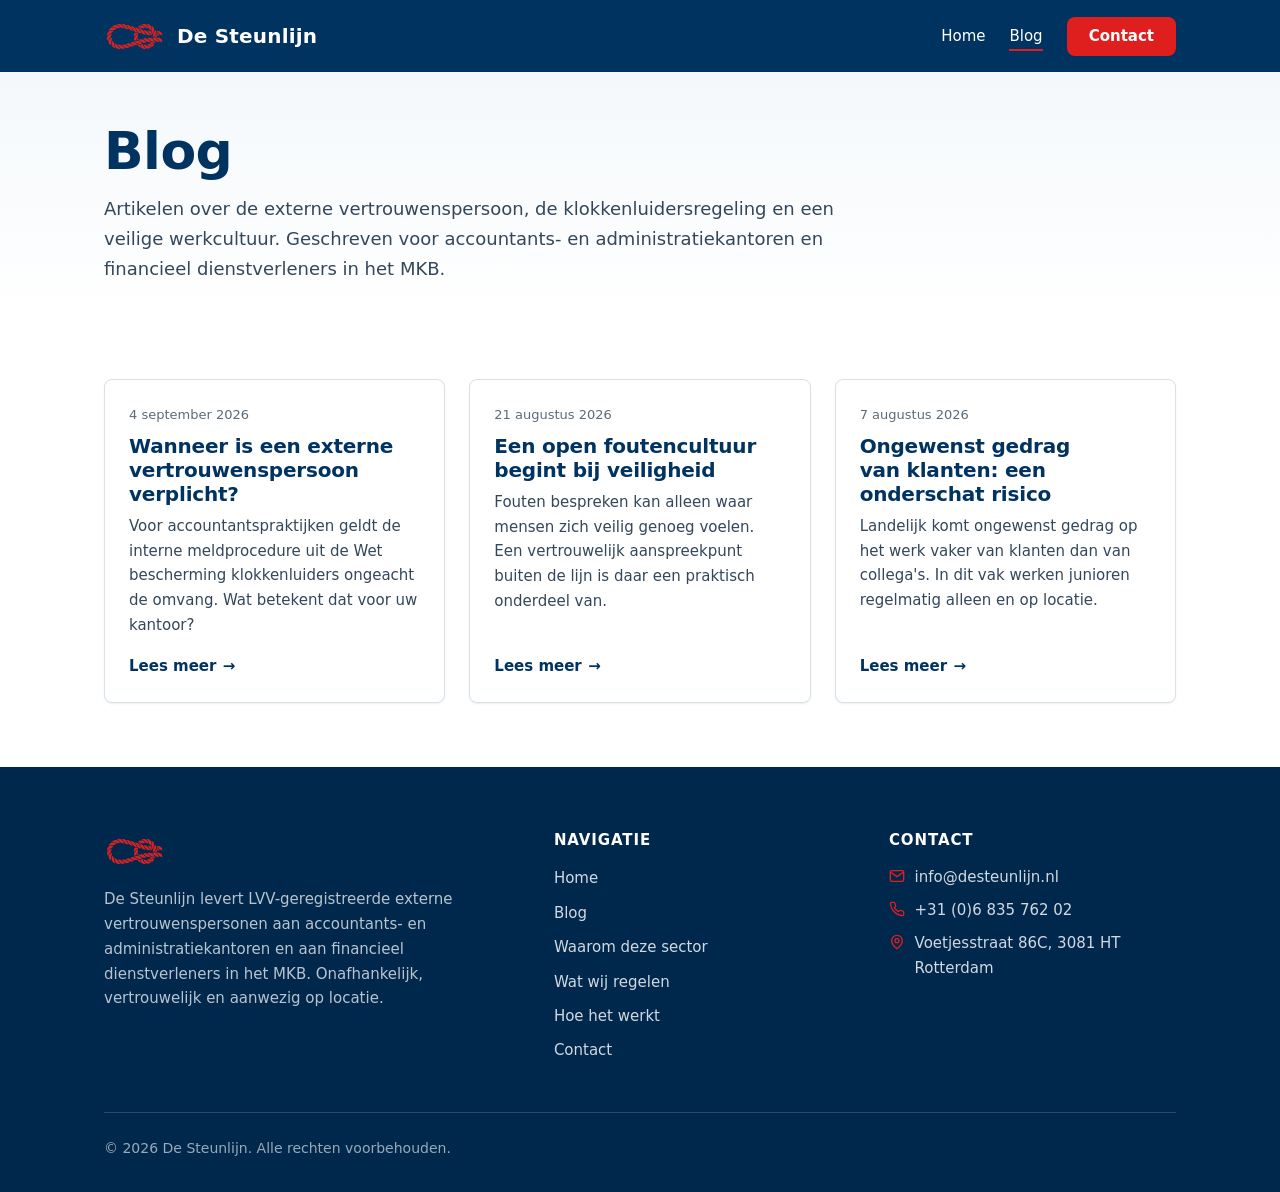
==== blog.html @ 39796627 "Blogpagina en blogtemplate toegevoegd" ====
<!DOCTYPE html>
<html lang="nl">
<head>
  <meta charset="UTF-8">
  <meta name="viewport" content="width=device-width, initial-scale=1.0">
  <title>Blog | De Steunlijn</title>
  <meta name="description" content="Artikelen over de externe vertrouwenspersoon, de klokkenluidersregeling en een veilige werkcultuur voor accountants- en administratiekantoren.">
  <meta name="robots" content="index, follow">
  <meta property="og:type" content="website">
  <meta property="og:site_name" content="De Steunlijn">
  <meta property="og:locale" content="nl_NL">
  <meta property="og:title" content="Blog | De Steunlijn">
  <meta property="og:description" content="Artikelen over de externe vertrouwenspersoon, de klokkenluidersregeling en een veilige werkcultuur voor accountants- en administratiekantoren.">
  <!-- TODO: vervang de domeinnaam door de echte productie-URL -->
  <meta property="og:url" content="https://www.desteunlijn.nl/blog.html">
  <meta property="og:image" content="https://www.desteunlijn.nl/assets/logo.png">
  <link rel="icon" type="image/png" sizes="32x32" href="assets/favicon.png">
  <link rel="apple-touch-icon" href="assets/apple-touch-icon.png">
  <link rel="stylesheet" href="css/styles.css">
</head>
<body>
  <a class="skip-link" href="#main">Direct naar inhoud</a>

  <!-- ===================== Header / navigatie ===================== -->
  <header class="site-header" data-header>
    <div class="container site-header__inner">
      <a class="brand" href="index.html" aria-label="De Steunlijn — naar de homepage">
        <img class="brand__logo" src="assets/logo.png" alt="" width="1512" height="993">
        <span class="brand__name">De Steunlijn</span>
      </a>

      <button class="nav-toggle" type="button" data-nav-toggle aria-expanded="false" aria-controls="site-nav" aria-label="Menu openen">
        <svg class="nav-toggle__icon" viewBox="0 0 24 24" fill="none" stroke="currentColor" stroke-width="2" stroke-linecap="round" aria-hidden="true">
          <path d="M3 6h18M3 12h18M3 18h18"/>
        </svg>
      </button>

      <nav class="nav" id="site-nav" data-nav aria-label="Hoofdnavigatie">
        <ul class="nav__links">
          <li><a class="nav__link" href="index.html">Home</a></li>
          <li><a class="nav__link" href="blog.html" aria-current="page">Blog</a></li>
        </ul>
        <a class="btn btn--accent nav__cta" href="contact.html">Contact</a>
      </nav>
    </div>
  </header>

  <main id="main">

    <!-- ===================== Blog intro ===================== -->
    <section class="blog-hero" aria-labelledby="blog-title">
      <div class="container">
        <h1 id="blog-title">Blog</h1>
        <p>Artikelen over de externe vertrouwenspersoon, de klokkenluidersregeling en een veilige werkcultuur. Geschreven voor accountants- en administratiekantoren en financieel dienstverleners in het MKB.</p>
      </div>
    </section>

    <!-- ===================== Blogoverzicht ===================== -->
    <section class="section" aria-label="Blogartikelen">
      <div class="container">
        <div class="blog-grid">
          <article class="blog-card">
            <time class="blog-card__date" datetime="2026-09-04">4 september 2026</time>
            <h2><a href="blog-template.html">Wanneer is een externe vertrouwenspersoon verplicht?</a></h2>
            <p>Voor accountantspraktijken geldt de interne meldprocedure uit de Wet bescherming klokkenluiders ongeacht de omvang. Wat betekent dat voor uw kantoor?</p>
            <a class="blog-card__more" href="blog-template.html">Lees meer <span aria-hidden="true">→</span></a>
          </article>

          <article class="blog-card">
            <time class="blog-card__date" datetime="2026-08-21">21 augustus 2026</time>
            <h2><a href="blog-template.html">Een open foutencultuur begint bij veiligheid</a></h2>
            <p>Fouten bespreken kan alleen waar mensen zich veilig genoeg voelen. Een vertrouwelijk aanspreekpunt buiten de lijn is daar een praktisch onderdeel van.</p>
            <a class="blog-card__more" href="blog-template.html">Lees meer <span aria-hidden="true">→</span></a>
          </article>

          <article class="blog-card">
            <time class="blog-card__date" datetime="2026-08-07">7 augustus 2026</time>
            <h2><a href="blog-template.html">Ongewenst gedrag van klanten: een onderschat risico</a></h2>
            <p>Landelijk komt ongewenst gedrag op het werk vaker van klanten dan van collega's. In dit vak werken junioren regelmatig alleen en op locatie.</p>
            <a class="blog-card__more" href="blog-template.html">Lees meer <span aria-hidden="true">→</span></a>
          </article>
        </div>
      </div>
    </section>

  </main>

  <!-- ===================== Footer ===================== -->
  <footer class="site-footer">
    <div class="container">
      <div class="site-footer__grid">
        <div class="site-footer__brand">
          <a class="brand" href="index.html" aria-label="De Steunlijn — naar de homepage">
            <img class="brand__logo" src="assets/logo.png" alt="Logo De Steunlijn" width="1512" height="993">
          </a>
          <p>De Steunlijn levert LVV-geregistreerde externe vertrouwenspersonen aan accountants- en administratiekantoren en aan financieel dienstverleners in het MKB. Onafhankelijk, vertrouwelijk en aanwezig op locatie.</p>
        </div>

        <nav aria-label="Footer navigatie">
          <h2>Navigatie</h2>
          <ul class="site-footer__list">
            <li><a href="index.html">Home</a></li>
            <li><a href="blog.html">Blog</a></li>
            <li><a href="index.html#waarom">Waarom deze sector</a></li>
            <li><a href="index.html#aanbod">Wat wij regelen</a></li>
            <li><a href="index.html#hoe-het-werkt">Hoe het werkt</a></li>
            <li><a href="contact.html">Contact</a></li>
          </ul>
        </nav>

        <div>
          <h2>Contact</h2>
          <ul class="site-footer__contact">
            <li>
              <svg viewBox="0 0 24 24" fill="none" stroke="currentColor" stroke-width="2" stroke-linecap="round" stroke-linejoin="round" aria-hidden="true"><path d="M4 4h16c1.1 0 2 .9 2 2v12c0 1.1-.9 2-2 2H4c-1.1 0-2-.9-2-2V6c0-1.1.9-2 2-2z"/><path d="m22 6-10 7L2 6"/></svg>
              <span>info@desteunlijn.nl</span>
            </li>
            <li>
              <svg viewBox="0 0 24 24" fill="none" stroke="currentColor" stroke-width="2" stroke-linecap="round" stroke-linejoin="round" aria-hidden="true"><path d="M22 16.92v3a2 2 0 0 1-2.18 2 19.79 19.79 0 0 1-8.63-3.07 19.5 19.5 0 0 1-6-6 19.79 19.79 0 0 1-3.07-8.67A2 2 0 0 1 4.11 2h3a2 2 0 0 1 2 1.72c.127.96.361 1.903.7 2.81a2 2 0 0 1-.45 2.11L8.09 9.91a16 16 0 0 0 6 6l1.27-1.27a2 2 0 0 1 2.11-.45c.907.339 1.85.573 2.81.7A2 2 0 0 1 22 16.92z"/></svg>
              <span>+31 (0)6 835 762 02</span>
            </li>
            <li>
              <svg viewBox="0 0 24 24" fill="none" stroke="currentColor" stroke-width="2" stroke-linecap="round" stroke-linejoin="round" aria-hidden="true"><path d="M20 10c0 6-8 12-8 12s-8-6-8-12a8 8 0 0 1 16 0z"/><circle cx="12" cy="10" r="3"/></svg>
              <span>Voetjesstraat 86C, 3081 HT Rotterdam</span>
            </li>
          </ul>
        </div>
      </div>

      <div class="site-footer__bottom">
        <p>© <span data-year>2026</span> De Steunlijn. Alle rechten voorbehouden.</p>
      </div>
    </div>
  </footer>

  <script src="js/main.js"></script>
</body>
</html>
---- css/styles.css ----
/* ==========================================================================
   De Steunlijn — styles.css
   --------------------------------------------------------------------------
   Inhoudsopgave
   1.  Design tokens (kleuren, typografie, spacing)
   2.  Reset & basis
   3.  Typografie
   4.  Layout (container, secties, section-head)
   5.  Knoppen
   6.  Touw-motief (rope-divider, knot-list, step-ring)
   7.  Header & navigatie
   8.  Hero
   9.  Sectie: waarom
   10. Sectie: aanbod
   11. Sectie: hoe het werkt
   12. Sectie: vertrouwen / autoriteit
   13. CTA-banner
   14. Footer
   15. Contactpagina (formulier)
   16. Utilities
   17. Responsive
   18. Toegankelijkheid (focus, reduced motion, skip-link)
   19. Blog
   ========================================================================== */

/* 1. Design tokens
   ========================================================================== */
:root {
  /* Kleuren */
  --white: #FFFFFF;
  --blue: #003360;          /* primair donkerblauw */
  --blue-800: #00284d;      /* donkerder blauw (hover / footer) */
  --blue-50: #eef3f8;       /* lichtblauwe tint (achtergrond) */
  --blue-100: #dbe6f0;      /* lichtblauw (randen op tint) */
  --red: #DF1E1E;           /* accentrood */
  --red-700: #b81717;       /* donkerder rood (hover) */
  --red-50: #fbeaea;        /* lichtrode tint */

  /* Tekstkleuren */
  --ink: #003360;           /* koppen */
  --body: #33475b;          /* lopende tekst */
  --muted: #5b6b7a;         /* gedempte tekst (contrast ≥ 4.5:1 op wit) */

  /* Randen & lijnen */
  --line: #d8e0e8;
  --line-strong: #b9c6d2;

  /* Typografie */
  --font-sans: "Segoe UI", "Segoe UI Variable", system-ui, -apple-system,
    "Helvetica Neue", Arial, sans-serif;

  /* Layout */
  --maxw: 1120px;
  --radius: 8px;
  --radius-sm: 6px;

  /* Schaduwen */
  --shadow-sm: 0 1px 2px rgba(0, 51, 96, 0.08);
  --shadow-md: 0 8px 24px rgba(0, 51, 96, 0.10);
  --shadow-lg: 0 16px 40px rgba(0, 51, 96, 0.14);

  /* Spacing-schaal */
  --space-1: 0.25rem;
  --space-2: 0.5rem;
  --space-3: 0.75rem;
  --space-4: 1rem;
  --space-5: 1.5rem;
  --space-6: 2rem;
  --space-7: 3rem;
  --space-8: 4rem;
  --space-9: 6rem;
}

/* 2. Reset & basis
   ========================================================================== */
*,
*::before,
*::after {
  box-sizing: border-box;
}

* {
  margin: 0;
}

html {
  scroll-behavior: smooth;
  -webkit-text-size-adjust: 100%;
}

body {
  font-family: var(--font-sans);
  font-size: 1rem;
  line-height: 1.65;
  color: var(--body);
  background: var(--white);
  -webkit-font-smoothing: antialiased;
  text-rendering: optimizeLegibility;
}

img,
svg,
video {
  display: block;
  max-width: 100%;
  height: auto;
}

a {
  color: var(--blue);
  text-decoration: none;
}

a:hover {
  color: var(--red);
}

button {
  font: inherit;
  cursor: pointer;
}

/* 3. Typografie
   ========================================================================== */
h1,
h2,
h3,
h4 {
  color: var(--ink);
  line-height: 1.2;
  font-weight: 700;
  letter-spacing: -0.01em;
  text-wrap: balance;
}

h1 {
  font-size: clamp(2rem, 4.5vw, 3.25rem);
}

h2 {
  font-size: clamp(1.5rem, 3vw, 2.25rem);
}

h3 {
  font-size: 1.125rem;
}

p {
  max-width: 65ch;
}

/* 4. Layout
   ========================================================================== */
.container {
  width: 100%;
  max-width: var(--maxw);
  margin-inline: auto;
  padding-inline: 1.5rem;
}

.section {
  padding-block: var(--space-8);
}

.section--tint {
  background: var(--blue-50);
}

.section--blue {
  background: var(--blue);
  color: var(--white);
}

.section--blue h2,
.section--blue h3 {
  color: var(--white);
}

.section-head {
  max-width: 760px;
  margin-bottom: var(--space-6);
}

.section-head h2 {
  margin-bottom: var(--space-3);
}

.section-head p {
  color: var(--muted);
}

.section--blue .section-head p {
  color: rgba(255, 255, 255, 0.82);
}

/* 5. Knoppen
   ========================================================================== */
.btn {
  display: inline-flex;
  align-items: center;
  justify-content: center;
  gap: 0.5rem;
  padding: 0.8125rem 1.5rem;
  border-radius: var(--radius);
  font-weight: 600;
  font-size: 1rem;
  line-height: 1;
  border: 2px solid transparent;
  text-decoration: none;
  transition: background-color 0.15s ease, color 0.15s ease,
    border-color 0.15s ease, transform 0.15s ease;
}

.btn:active {
  transform: translateY(1px);
}

.btn--accent {
  background: var(--red);
  color: var(--white);
}

.btn--accent:hover {
  background: var(--red-700);
  color: var(--white);
}

.btn--ghost {
  background: transparent;
  color: var(--blue);
  border-color: var(--blue);
}

.btn--ghost:hover {
  background: var(--blue);
  color: var(--white);
}

.btn--lg {
  padding: 1rem 1.75rem;
  font-size: 1.0625rem;
}

/* 6. Touw-motief
   ========================================================================== */
/* Divider tussen secties: lijn met een knoop in het midden */
.rope-divider {
  display: flex;
  align-items: center;
  gap: 1rem;
  margin-block: var(--space-6);
  color: var(--red);
}

.rope-divider::before,
.rope-divider::after {
  content: "";
  flex: 1;
  height: 2px;
  border-radius: 1px;
  background: repeating-linear-gradient(
    -45deg,
    var(--red) 0 2px,
    transparent 2px 5px
  );
  opacity: 0.45;
}

.rope-divider__knot {
  flex: none;
  width: 22px;
  height: 22px;
}

/* Lijst met knoop-icoon in plaats van standaard bullet */
.knot-list {
  list-style: none;
  padding: 0;
  margin: 0;
  display: grid;
  gap: var(--space-4);
}

.knot-list li {
  position: relative;
  padding-left: 2rem;
}

.knot-list li::before {
  content: "";
  position: absolute;
  left: 0;
  top: 0.3em;
  width: 1.25rem;
  height: 1.25rem;
  background-image: url("data:image/svg+xml,%3Csvg xmlns='http://www.w3.org/2000/svg' viewBox='0 0 24 24' fill='none' stroke='%23DF1E1E' stroke-width='1.7' stroke-linecap='round' stroke-linejoin='round'%3E%3Cpath d='M12 4a5 5 0 0 1 5 5c0 2-1.3 3-2.8 3.8L11 14.6'/%3E%3Cpath d='M12 4a5 5 0 0 0-5 5c0 2 1.3 3 2.8 3.8L13 14.6'/%3E%3Ccircle cx='12' cy='17.5' r='1.5' fill='%23DF1E1E' stroke='none'/%3E%3C/svg%3E");
  background-size: contain;
  background-repeat: no-repeat;
}

/* 7. Header & navigatie
   ========================================================================== */
.site-header {
  position: sticky;
  top: 0;
  z-index: 50;
  background: var(--blue);
  color: var(--white);
  box-shadow: 0 0 0 rgba(0, 0, 0, 0);
  transition: box-shadow 0.2s ease;
}

.site-header.is-scrolled {
  box-shadow: var(--shadow-md);
}

.site-header__inner {
  display: flex;
  align-items: center;
  justify-content: space-between;
  gap: var(--space-4);
  min-height: 72px;
}

.brand {
  display: inline-flex;
  align-items: center;
  gap: 12px;
  line-height: 0;
  text-decoration: none;
}

.brand__logo {
  height: 40px;
  width: auto;
  object-fit: contain;
}

.brand__name {
  color: var(--white);
  font-size: 1.25rem;
  font-weight: 700;
  line-height: 1;
  letter-spacing: 0.01em;
  white-space: nowrap;
}

.nav {
  display: flex;
  align-items: center;
  gap: var(--space-5);
}

.nav__links {
  display: flex;
  align-items: center;
  gap: var(--space-5);
  list-style: none;
  padding: 0;
  margin: 0;
}

.nav__link {
  color: var(--white);
  font-weight: 500;
  font-size: 0.9375rem;
  padding: 0.25rem 0;
  position: relative;
}

.nav__link:hover {
  color: var(--white);
}

.nav__link::after {
  content: "";
  position: absolute;
  left: 0;
  bottom: -2px;
  width: 100%;
  height: 2px;
  background: var(--red);
  transform: scaleX(0);
  transform-origin: left;
  transition: transform 0.18s ease;
}

.nav__link:hover::after,
.nav__link[aria-current="page"]::after {
  transform: scaleX(1);
}

.nav__cta {
  padding: 0.625rem 1.25rem;
  font-size: 0.9375rem;
}

.nav-toggle {
  display: none;
  background: transparent;
  border: 0;
  color: var(--white);
  padding: 0.5rem;
  border-radius: var(--radius-sm);
}

.nav-toggle:hover {
  background: rgba(255, 255, 255, 0.12);
}

.nav-toggle__icon {
  width: 24px;
  height: 24px;
}

/* 8. Hero
   ========================================================================== */
.hero {
  background: linear-gradient(180deg, #f4f8fb 0%, var(--white) 100%);
  padding-block: var(--space-8) var(--space-9);
  overflow: hidden;
}

.hero__inner {
  display: grid;
  grid-template-columns: 1.1fr 0.9fr;
  gap: var(--space-7);
  align-items: center;
}

.hero__content {
  /* structurele wrapper voor de hero-tekst; geen eigen styling */
}

.hero h1 {
  margin-bottom: var(--space-4);
}

.hero__sub {
  font-size: 1.1875rem;
  color: var(--body);
  margin-bottom: var(--space-6);
}

.hero__actions {
  display: flex;
  flex-wrap: wrap;
  gap: var(--space-3);
  margin-bottom: var(--space-6);
}

.hero__trust {
  display: flex;
  flex-wrap: wrap;
  gap: var(--space-2) var(--space-5);
  font-size: 0.875rem;
  color: var(--muted);
}

.hero__trust span {
  display: inline-flex;
  align-items: center;
  gap: 0.4rem;
}

.hero__trust svg {
  width: 16px;
  height: 16px;
  color: var(--red);
  flex: none;
}

.hero__visual {
  display: flex;
  justify-content: center;
}

.hero__image {
  width: 100%;
  max-width: 520px;
  height: auto;
  border-radius: var(--radius);
  mix-blend-mode: multiply;
}

/* Afbeelding binnen een sectie (bijv. "Waarom") */
.section-image {
  width: 100%;
  height: auto;
  border-radius: var(--radius);
  margin-top: var(--space-6);
}

/* 9. Sectie: waarom
   ========================================================================== */
.why-grid {
  display: grid;
  grid-template-columns: repeat(2, 1fr);
  gap: var(--space-5);
}

.why-card {
  background: var(--white);
  border: 1px solid var(--line);
  border-radius: var(--radius);
  padding: var(--space-5);
  box-shadow: var(--shadow-sm);
}

.why-card h3 {
  margin-bottom: var(--space-2);
  display: flex;
  align-items: center;
  gap: 0.6rem;
}

.why-card h3 svg {
  width: 20px;
  height: 20px;
  color: var(--red);
  flex: none;
}

.why-card p {
  color: var(--body);
  font-size: 0.96875rem;
}

/* 10. Sectie: aanbod
   ========================================================================== */
.offer-list {
  grid-template-columns: repeat(2, 1fr);
  gap: var(--space-5) var(--space-6);
}

.offer-list h3 {
  margin-bottom: var(--space-2);
}

.offer-list p {
  font-size: 0.96875rem;
}

/* 11. Sectie: hoe het werkt
   ========================================================================== */
.steps {
  display: grid;
  grid-template-columns: repeat(4, 1fr);
  gap: var(--space-5);
  list-style: none;
  padding: 0;
}

.step {
  position: relative;
  padding-top: var(--space-2);
}

.step__number {
  width: 48px;
  height: 48px;
  border-radius: 50%;
  border: 2px solid var(--red);
  background: var(--white);
  color: var(--blue);
  display: flex;
  align-items: center;
  justify-content: center;
  font-weight: 700;
  font-size: 1.25rem;
  margin-bottom: var(--space-4);
}

.step h3 {
  margin-bottom: var(--space-2);
}

.step p {
  font-size: 0.9375rem;
}

/* 12. Sectie: vertrouwen / autoriteit
   ========================================================================== */
.trust-grid {
  display: grid;
  grid-template-columns: repeat(3, 1fr);
  gap: var(--space-5);
  margin-bottom: var(--space-7);
}

.trust-item {
  background: rgba(255, 255, 255, 0.06);
  border: 1px solid rgba(255, 255, 255, 0.16);
  border-radius: var(--radius);
  padding: var(--space-5);
}

.trust-item h3 {
  color: var(--white);
  margin-bottom: var(--space-2);
  display: flex;
  align-items: center;
  gap: 0.6rem;
}

.trust-item h3 svg {
  width: 20px;
  height: 20px;
  color: var(--red);
  flex: none;
}

.trust-item p {
  color: rgba(255, 255, 255, 0.82);
  font-size: 0.9375rem;
}

.quote {
  max-width: 760px;
  margin-inline: auto;
  text-align: center;
}

.quote blockquote {
  font-size: 1.375rem;
  line-height: 1.5;
  color: var(--white);
  font-weight: 500;
  margin-bottom: var(--space-4);
}

.quote figcaption {
  color: rgba(255, 255, 255, 0.72);
  font-size: 0.9375rem;
}

/* 13. CTA-banner
   ========================================================================== */
.cta-banner {
  background: var(--blue);
  color: var(--white);
  padding-block: var(--space-8);
}

.cta-banner__inner {
  display: flex;
  align-items: center;
  justify-content: space-between;
  gap: var(--space-6);
  flex-wrap: wrap;
}

.cta-banner h2 {
  color: var(--white);
  margin-bottom: var(--space-2);
}

.cta-banner p {
  color: rgba(255, 255, 255, 0.82);
  max-width: 52ch;
}

/* 14. Footer
   ========================================================================== */
.site-footer {
  background: var(--blue-800);
  color: var(--white);
  padding-block: var(--space-8) var(--space-6);
}

.site-footer a {
  color: rgba(255, 255, 255, 0.82);
}

.site-footer a:hover {
  color: var(--white);
}

.site-footer__grid {
  display: grid;
  grid-template-columns: 1.4fr 1fr 1fr;
  gap: var(--space-7);
  margin-bottom: var(--space-7);
}

.site-footer h2 {
  color: var(--white);
  font-size: 0.9375rem;
  text-transform: uppercase;
  letter-spacing: 0.06em;
  margin-bottom: var(--space-4);
}

.site-footer__brand .brand__logo {
  margin-bottom: var(--space-4);
}

.site-footer__brand p {
  color: rgba(255, 255, 255, 0.72);
  font-size: 0.9375rem;
  max-width: 40ch;
}

.site-footer__list {
  list-style: none;
  padding: 0;
  margin: 0;
  display: grid;
  gap: var(--space-2);
}

.site-footer__list a {
  font-size: 0.9375rem;
}

.site-footer__contact {
  list-style: none;
  padding: 0;
  margin: 0;
  display: grid;
  gap: var(--space-2);
  font-size: 0.9375rem;
  color: rgba(255, 255, 255, 0.82);
}

.site-footer__contact li {
  display: flex;
  gap: 0.6rem;
  align-items: flex-start;
}

.site-footer__contact svg {
  width: 16px;
  height: 16px;
  color: var(--red);
  flex: none;
  margin-top: 0.2em;
}

.site-footer__bottom {
  border-top: 1px solid rgba(255, 255, 255, 0.16);
  padding-top: var(--space-5);
  display: flex;
  align-items: center;
  justify-content: space-between;
  gap: var(--space-4);
  flex-wrap: wrap;
  font-size: 0.875rem;
  color: rgba(255, 255, 255, 0.6);
}

.site-footer__legal {
  display: flex;
  gap: var(--space-5);
  list-style: none;
  padding: 0;
  margin: 0;
}

.site-footer__legal a {
  font-size: 0.875rem;
}

/* 15. Contactpagina
   ========================================================================== */
.contact-hero {
  background: linear-gradient(180deg, #f4f8fb 0%, var(--white) 100%);
  padding-block: var(--space-7) var(--space-6);
}

.contact-hero h1 {
  margin-bottom: var(--space-3);
}

.contact-hero p {
  color: var(--body);
  font-size: 1.125rem;
}

.contact-layout {
  display: grid;
  grid-template-columns: 1.2fr 0.8fr;
  gap: var(--space-7);
  align-items: start;
}

.contact-form {
  background: var(--white);
  border: 1px solid var(--line);
  border-radius: var(--radius);
  padding: var(--space-6);
  box-shadow: var(--shadow-sm);
}

.contact-form h2 {
  margin-bottom: var(--space-2);
}

.contact-form__intro {
  color: var(--muted);
  margin-bottom: var(--space-5);
}

.form-grid {
  display: grid;
  grid-template-columns: 1fr 1fr;
  gap: var(--space-4);
}

.form-field {
  display: flex;
  flex-direction: column;
  gap: 0.4rem;
}

.form-field--full {
  grid-column: 1 / -1;
}

.form-field label {
  font-weight: 600;
  font-size: 0.9375rem;
  color: var(--ink);
}

.required {
  color: var(--red);
}

.form-field input,
.form-field textarea {
  font: inherit;
  color: var(--body);
  background: var(--white);
  border: 1px solid var(--line-strong);
  border-radius: var(--radius-sm);
  padding: 0.75rem 0.875rem;
  width: 100%;
  transition: border-color 0.15s ease, box-shadow 0.15s ease;
}

.form-field textarea {
  min-height: 140px;
  resize: vertical;
}

.form-field input::placeholder,
.form-field textarea::placeholder {
  color: var(--muted);
}

.form-field input:focus,
.form-field textarea:focus {
  border-color: var(--blue);
  box-shadow: 0 0 0 3px rgba(0, 51, 96, 0.15);
}

.form-field input:user-invalid,
.form-field textarea:user-invalid,
.was-validated .form-field input:invalid,
.was-validated .form-field textarea:invalid {
  border-color: var(--red);
  box-shadow: 0 0 0 3px rgba(223, 30, 30, 0.12);
}

.form-hint {
  font-size: 0.8125rem;
  color: var(--muted);
}

.form-actions {
  margin-top: var(--space-5);
  display: flex;
  align-items: center;
  gap: var(--space-4);
  flex-wrap: wrap;
}

.form-note {
  font-size: 0.8125rem;
  color: var(--muted);
}

.form-success {
  margin-top: var(--space-5);
  background: var(--blue-50);
  border: 1px solid var(--blue-100);
  border-left: 4px solid var(--blue);
  border-radius: var(--radius-sm);
  padding: var(--space-4);
  color: var(--ink);
}

.form-success[hidden] {
  display: none;
}

.form-success h3 {
  margin-bottom: var(--space-1);
}

.form-success p {
  font-size: 0.9375rem;
}

.form-error {
  margin-top: var(--space-5);
  background: var(--red-50);
  border: 1px solid #f3c2c2;
  border-left: 4px solid var(--red);
  border-radius: var(--radius-sm);
  padding: var(--space-4);
  color: var(--ink);
}

.form-error[hidden] {
  display: none;
}

.form-error h3 {
  margin-bottom: var(--space-1);
}

.form-error p {
  font-size: 0.9375rem;
}

.form-error a {
  color: var(--blue);
  text-decoration: underline;
}

.contact-aside {
  display: grid;
  gap: var(--space-5);
}

.contact-card {
  background: var(--white);
  border: 1px solid var(--line);
  border-radius: var(--radius);
  padding: var(--space-5);
  box-shadow: var(--shadow-sm);
}

.contact-card h2 {
  font-size: 1.25rem;
  margin-bottom: var(--space-4);
}

.contact-card__list {
  list-style: none;
  padding: 0;
  margin: 0;
  display: grid;
  gap: var(--space-4);
}

.contact-card__list li {
  display: flex;
  gap: 0.75rem;
  align-items: flex-start;
}

.contact-card__list svg {
  width: 20px;
  height: 20px;
  color: var(--red);
  flex: none;
  margin-top: 0.15em;
}

.contact-card__list strong {
  display: block;
  color: var(--ink);
  font-size: 0.9375rem;
}

.contact-card__list span {
  color: var(--body);
  font-size: 0.9375rem;
}

.contact-card__list a {
  color: var(--blue);
}

.contact-card__list a:hover {
  color: var(--red);
}

/* 16. Utilities
   ========================================================================== */
.visually-hidden {
  position: absolute;
  width: 1px;
  height: 1px;
  padding: 0;
  margin: -1px;
  overflow: hidden;
  clip: rect(0 0 0 0);
  white-space: nowrap;
  border: 0;
}

.skip-link {
  position: absolute;
  left: 1rem;
  top: -100%;
  z-index: 100;
  background: var(--red);
  color: var(--white);
  padding: 0.75rem 1.25rem;
  border-radius: var(--radius-sm);
  font-weight: 600;
  transition: top 0.2s ease;
}

.skip-link:focus {
  top: 1rem;
  color: var(--white);
}

/* 17. Responsive
   ========================================================================== */
@media (max-width: 1024px) {
  .steps {
    grid-template-columns: repeat(2, 1fr);
  }

  .trust-grid {
    grid-template-columns: repeat(2, 1fr);
  }
}

@media (max-width: 860px) {
  .hero__inner {
    grid-template-columns: 1fr;
  }

  .hero__visual {
    order: -1;
  }

  .hero__image {
    max-width: 100%;
  }

  .why-grid,
  .offer-list {
    grid-template-columns: 1fr;
  }

  .contact-layout {
    grid-template-columns: 1fr;
  }

  .site-footer__grid {
    grid-template-columns: 1fr 1fr;
  }
}

@media (max-width: 720px) {
  .nav-toggle {
    display: inline-flex;
  }

  .nav {
    position: absolute;
    top: 100%;
    left: 0;
    right: 0;
    background: var(--blue);
    flex-direction: column;
    align-items: stretch;
    gap: 0;
    padding: var(--space-4) 1.5rem var(--space-5);
    box-shadow: var(--shadow-md);
    display: none;
  }

  .nav.is-open {
    display: flex;
  }

  .nav__links {
    flex-direction: column;
    align-items: stretch;
    gap: 0;
  }

  .nav__link {
    display: block;
    padding: 0.75rem 0;
    border-bottom: 1px solid rgba(255, 255, 255, 0.12);
  }

  .nav__link::after {
    display: none;
  }

  .nav__cta {
    margin-top: var(--space-4);
    justify-content: center;
  }

  .steps {
    grid-template-columns: 1fr;
  }

  .trust-grid {
    grid-template-columns: 1fr;
  }

  .form-grid {
    grid-template-columns: 1fr;
  }

  .site-footer__grid {
    grid-template-columns: 1fr;
  }

  .cta-banner__inner {
    flex-direction: column;
    align-items: flex-start;
  }
}

/* 18. Toegankelijkheid
   ========================================================================== */
:focus-visible {
  outline: 3px solid var(--red);
  outline-offset: 2px;
}

@media (prefers-reduced-motion: reduce) {
  html {
    scroll-behavior: auto;
  }

  *,
  *::before,
  *::after {
    animation-duration: 0.01ms !important;
    animation-iteration-count: 1 !important;
    transition-duration: 0.01ms !important;
  }
}

/* 19. Blog
   ========================================================================== */
.blog-hero {
  background: linear-gradient(180deg, #f4f8fb 0%, var(--white) 100%);
  padding-block: var(--space-7) var(--space-6);
}

.blog-hero h1 {
  margin-bottom: var(--space-3);
}

.blog-hero p {
  color: var(--body);
  font-size: 1.125rem;
}

.blog-grid {
  display: grid;
  grid-template-columns: repeat(3, 1fr);
  gap: var(--space-5);
}

.blog-card {
  display: flex;
  flex-direction: column;
  background: var(--white);
  border: 1px solid var(--line);
  border-radius: var(--radius);
  padding: var(--space-5);
  box-shadow: var(--shadow-sm);
  transition: box-shadow 0.15s ease, transform 0.15s ease;
}

.blog-card:hover {
  box-shadow: var(--shadow-md);
  transform: translateY(-2px);
}

.blog-card__date {
  font-size: 0.8125rem;
  color: var(--muted);
  margin-bottom: var(--space-2);
}

.blog-card h2 {
  font-size: 1.25rem;
  margin-bottom: var(--space-2);
}

.blog-card h2 a {
  color: var(--ink);
}

.blog-card h2 a:hover {
  color: var(--red);
}

.blog-card p {
  font-size: 0.9375rem;
  color: var(--body);
  flex-grow: 1;
}

.blog-card__more {
  margin-top: var(--space-4);
  font-weight: 600;
  font-size: 0.9375rem;
  color: var(--blue);
  display: inline-flex;
  align-items: center;
  gap: 0.4rem;
}

.blog-card__more:hover {
  color: var(--red);
}

/* Enkel blogartikel */
.blog-post {
  max-width: 720px;
  margin-inline: auto;
}

.blog-post__back {
  display: inline-flex;
  align-items: center;
  gap: 0.4rem;
  font-weight: 600;
  font-size: 0.9375rem;
  color: var(--blue);
  margin-bottom: var(--space-5);
}

.blog-post__back:hover {
  color: var(--red);
}

.blog-post h1 {
  font-size: clamp(1.75rem, 3.5vw, 2.5rem);
  margin-bottom: var(--space-4);
}

.blog-post__meta {
  display: flex;
  flex-wrap: wrap;
  gap: var(--space-2) var(--space-4);
  color: var(--muted);
  font-size: 0.875rem;
  margin-bottom: var(--space-6);
}

.blog-post__body {
  font-size: 1.0625rem;
  color: var(--body);
}

.blog-post__body h2 {
  margin-top: var(--space-7);
  margin-bottom: var(--space-3);
}

.blog-post__body h3 {
  margin-top: var(--space-6);
  margin-bottom: var(--space-2);
}

.blog-post__body p {
  margin-bottom: var(--space-4);
  max-width: none;
}

.blog-post__body ul,
.blog-post__body ol {
  margin-bottom: var(--space-4);
  padding-left: 1.5rem;
}

.blog-post__body li {
  margin-bottom: var(--space-2);
}

.blog-post__body blockquote {
  border-left: 4px solid var(--red);
  padding-left: var(--space-4);
  margin: var(--space-6) 0;
  color: var(--ink);
  font-style: italic;
}

.blog-post__body blockquote p {
  margin-bottom: 0;
}

.blog-post__body a {
  text-decoration: underline;
}

@media (max-width: 1024px) {
  .blog-grid {
    grid-template-columns: repeat(2, 1fr);
  }
}

@media (max-width: 860px) {
  .blog-grid {
    grid-template-columns: 1fr;
  }
}
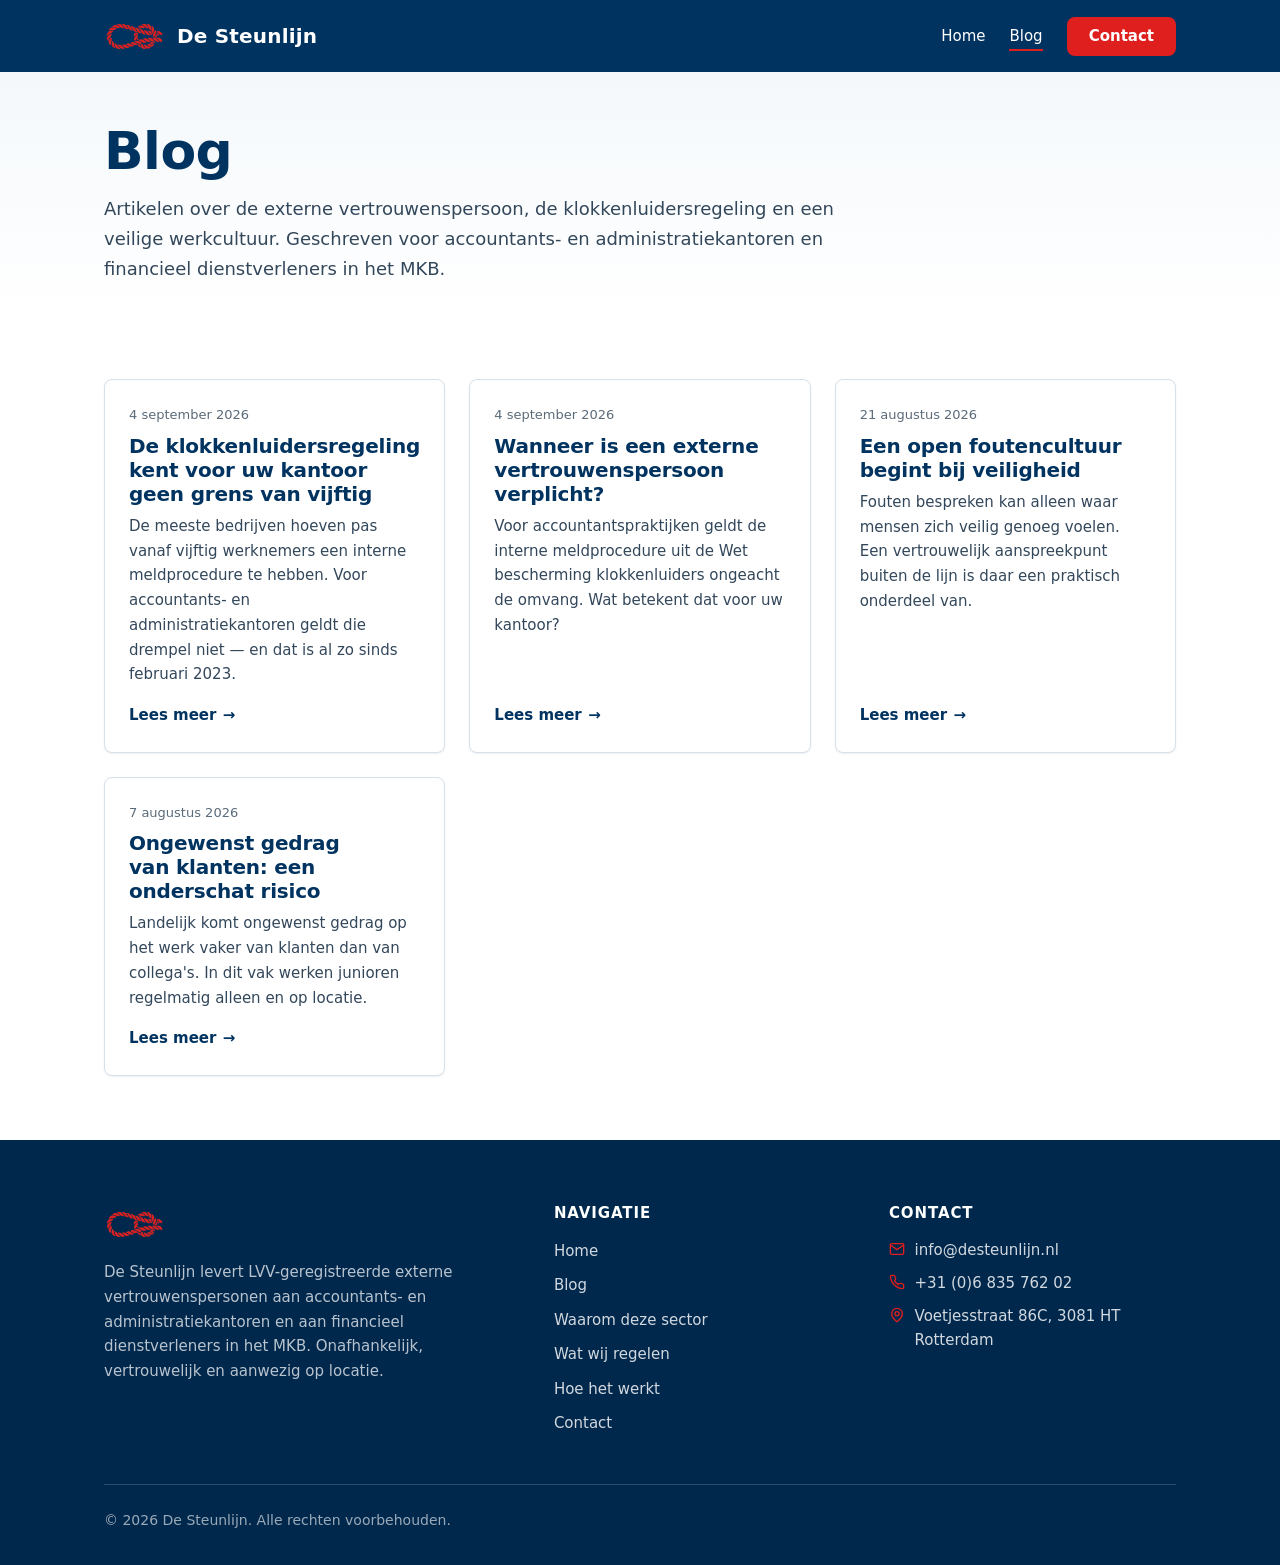
==== commit f242aff7: "Blogartikel klokkenluidersregeling toegevoegd" ====
--- a/blog.html
+++ b/blog.html
@@ -59,6 +59,13 @@
     <section class="section" aria-label="Blogartikelen">
       <div class="container">
         <div class="blog-grid">
+          <article class="blog-card">
+            <time class="blog-card__date" datetime="2026-09-04">4 september 2026</time>
+            <h2><a href="klokkenluidersregeling-accountantskantoren.html">De klokkenluidersregeling kent voor uw kantoor geen grens van vijftig</a></h2>
+            <p>De meeste bedrijven hoeven pas vanaf vijftig werknemers een interne meldprocedure te hebben. Voor accountants- en administratiekantoren geldt die drempel niet — en dat is al zo sinds februari 2023.</p>
+            <a class="blog-card__more" href="klokkenluidersregeling-accountantskantoren.html">Lees meer <span aria-hidden="true">→</span></a>
+          </article>
+
           <article class="blog-card">
             <time class="blog-card__date" datetime="2026-09-04">4 september 2026</time>
             <h2><a href="blog-template.html">Wanneer is een externe vertrouwenspersoon verplicht?</a></h2>
--- a/css/styles.css
+++ b/css/styles.css
@@ -526,6 +526,10 @@
   font-size: 0.96875rem;
 }
 
+.why-card p a {
+  text-decoration: underline;
+}
+
 /* 10. Sectie: aanbod
    ========================================================================== */
 .offer-list {
@@ -1304,6 +1308,14 @@
   text-decoration: underline;
 }
 
+.blog-post__note {
+  font-size: 0.875rem;
+  color: var(--muted);
+  border-left: 3px solid var(--line);
+  padding-left: var(--space-4);
+  margin-top: var(--space-6);
+}
+
 @media (max-width: 1024px) {
   .blog-grid {
     grid-template-columns: repeat(2, 1fr);
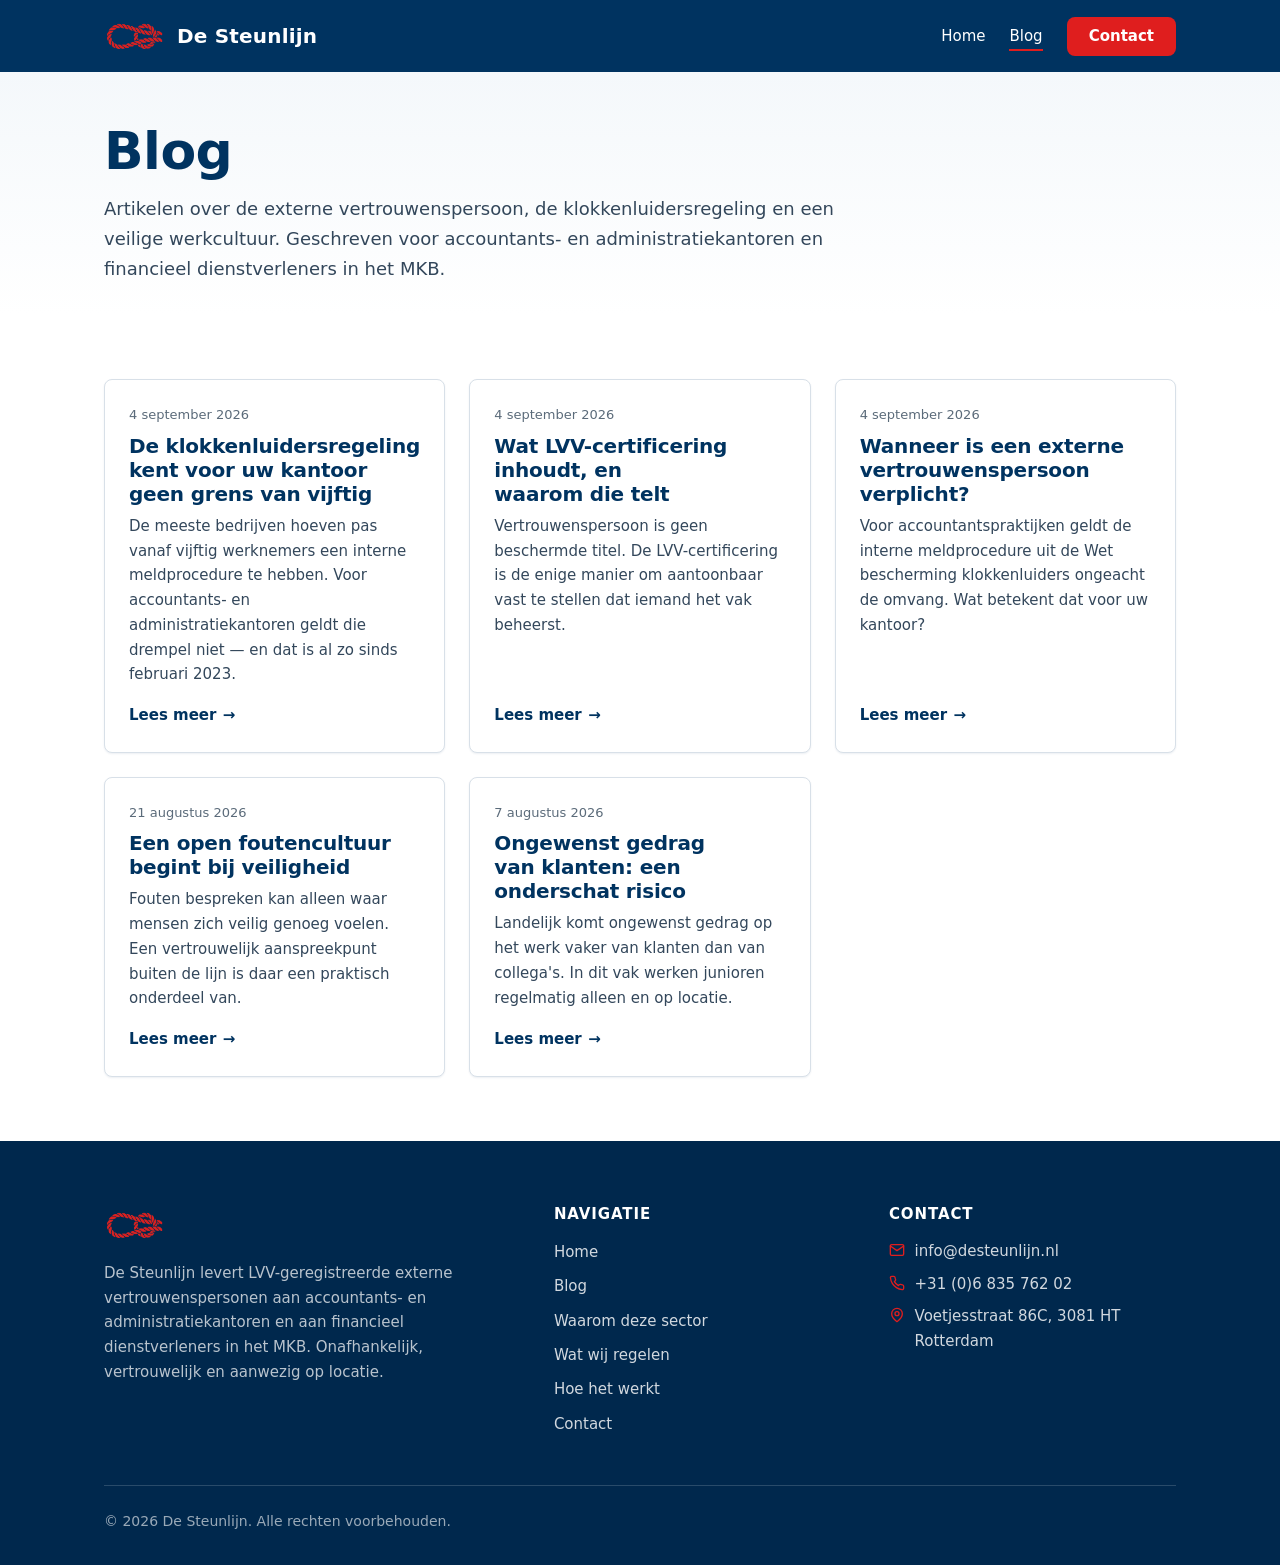
==== commit f72e12e8: "Blogartikel LVV-certificering toegevoegd" ====
--- a/blog.html
+++ b/blog.html
@@ -64,6 +64,13 @@
             <h2><a href="klokkenluidersregeling-accountantskantoren.html">De klokkenluidersregeling kent voor uw kantoor geen grens van vijftig</a></h2>
             <p>De meeste bedrijven hoeven pas vanaf vijftig werknemers een interne meldprocedure te hebben. Voor accountants- en administratiekantoren geldt die drempel niet — en dat is al zo sinds februari 2023.</p>
             <a class="blog-card__more" href="klokkenluidersregeling-accountantskantoren.html">Lees meer <span aria-hidden="true">→</span></a>
+          </article>
+
+          <article class="blog-card">
+            <time class="blog-card__date" datetime="2026-09-04">4 september 2026</time>
+            <h2><a href="lvv-certificering-vertrouwenspersoon.html">Wat LVV-certificering inhoudt, en waarom die telt</a></h2>
+            <p>Vertrouwenspersoon is geen beschermde titel. De LVV-certificering is de enige manier om aantoonbaar vast te stellen dat iemand het vak beheerst.</p>
+            <a class="blog-card__more" href="lvv-certificering-vertrouwenspersoon.html">Lees meer <span aria-hidden="true">→</span></a>
           </article>
 
           <article class="blog-card">
